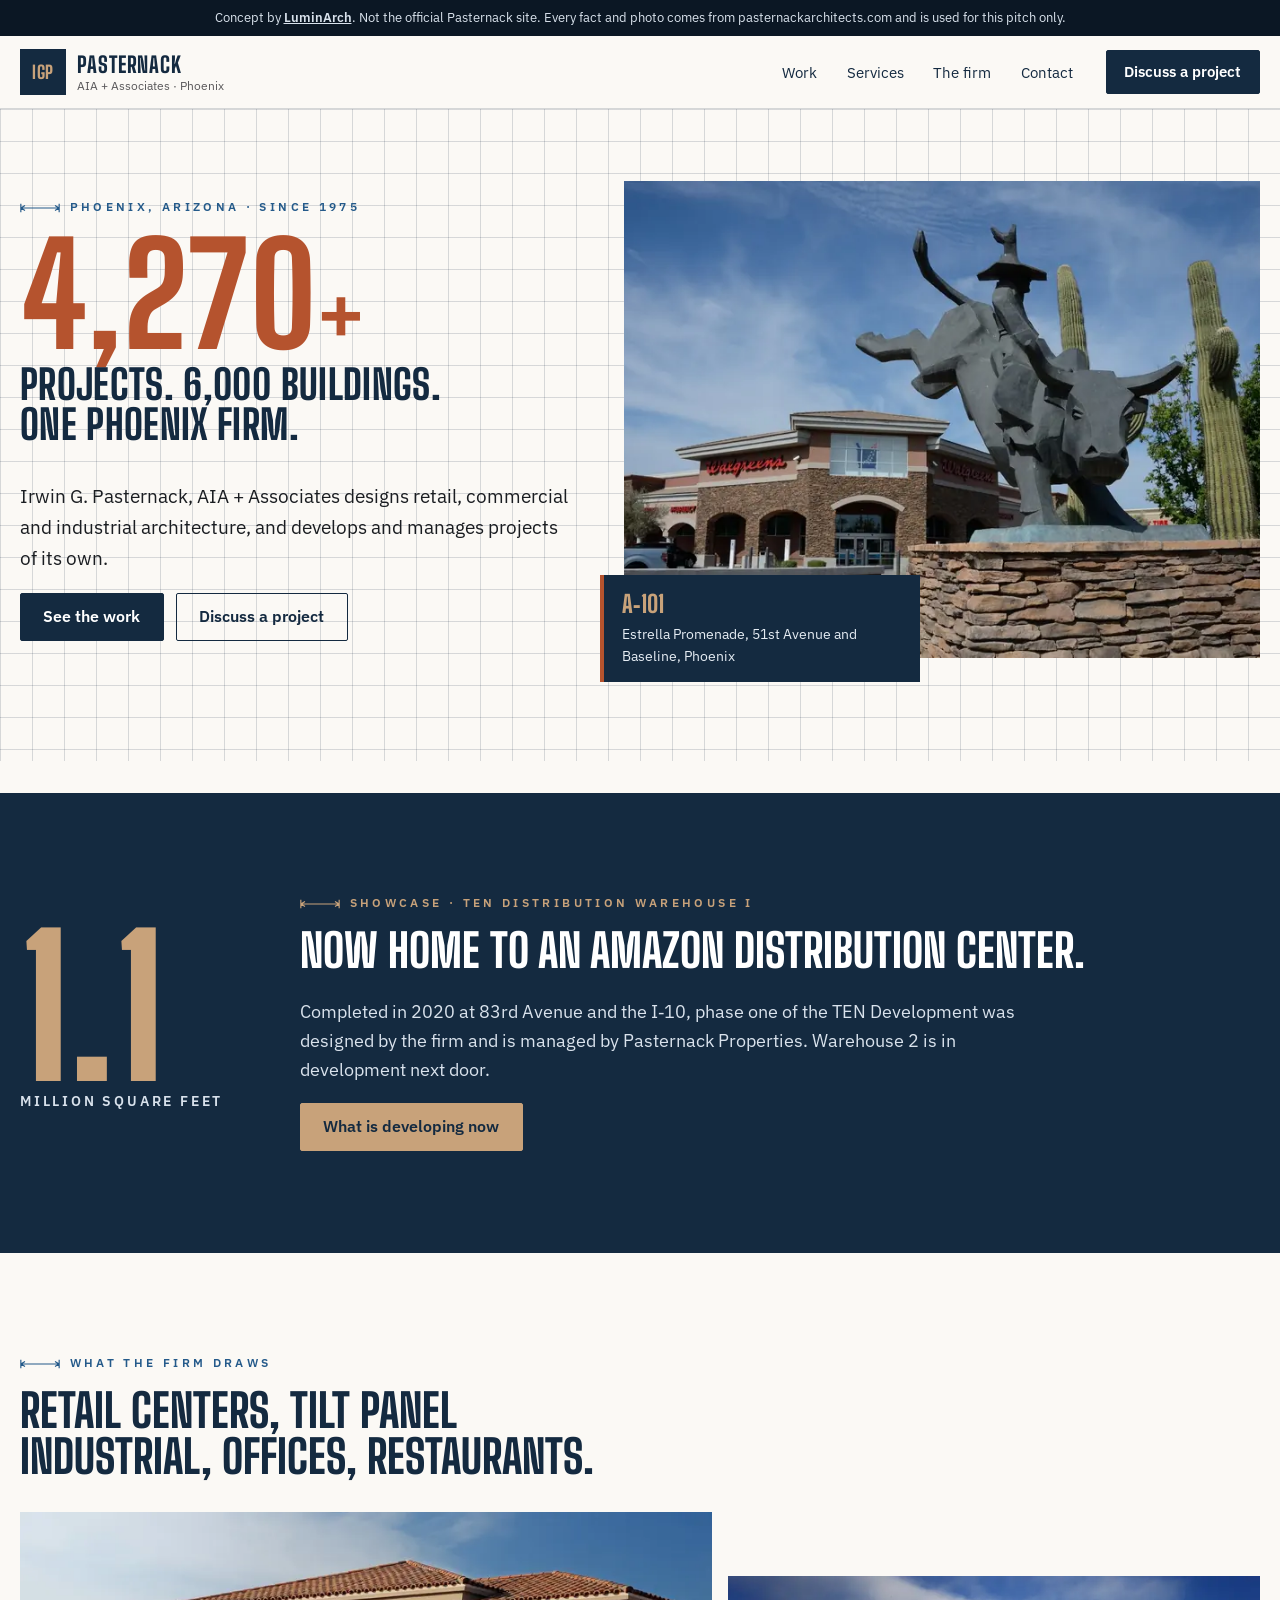
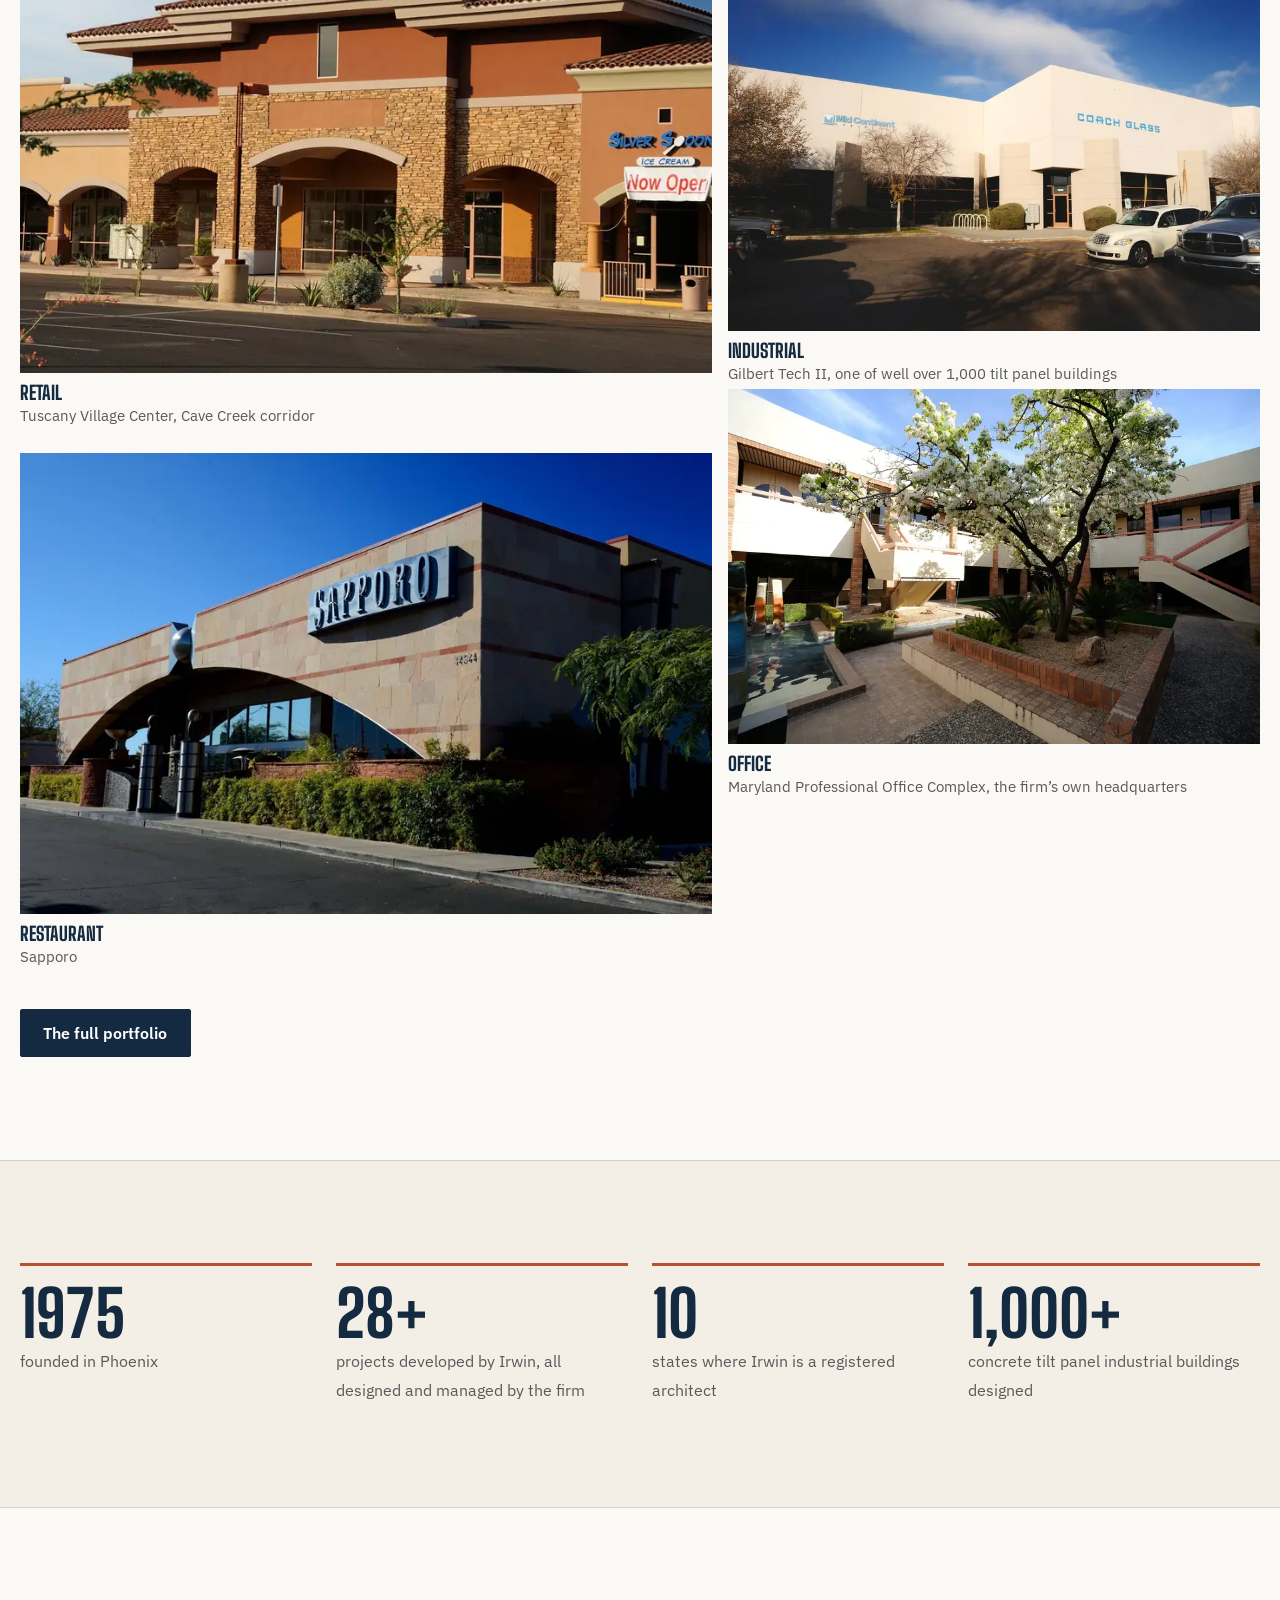
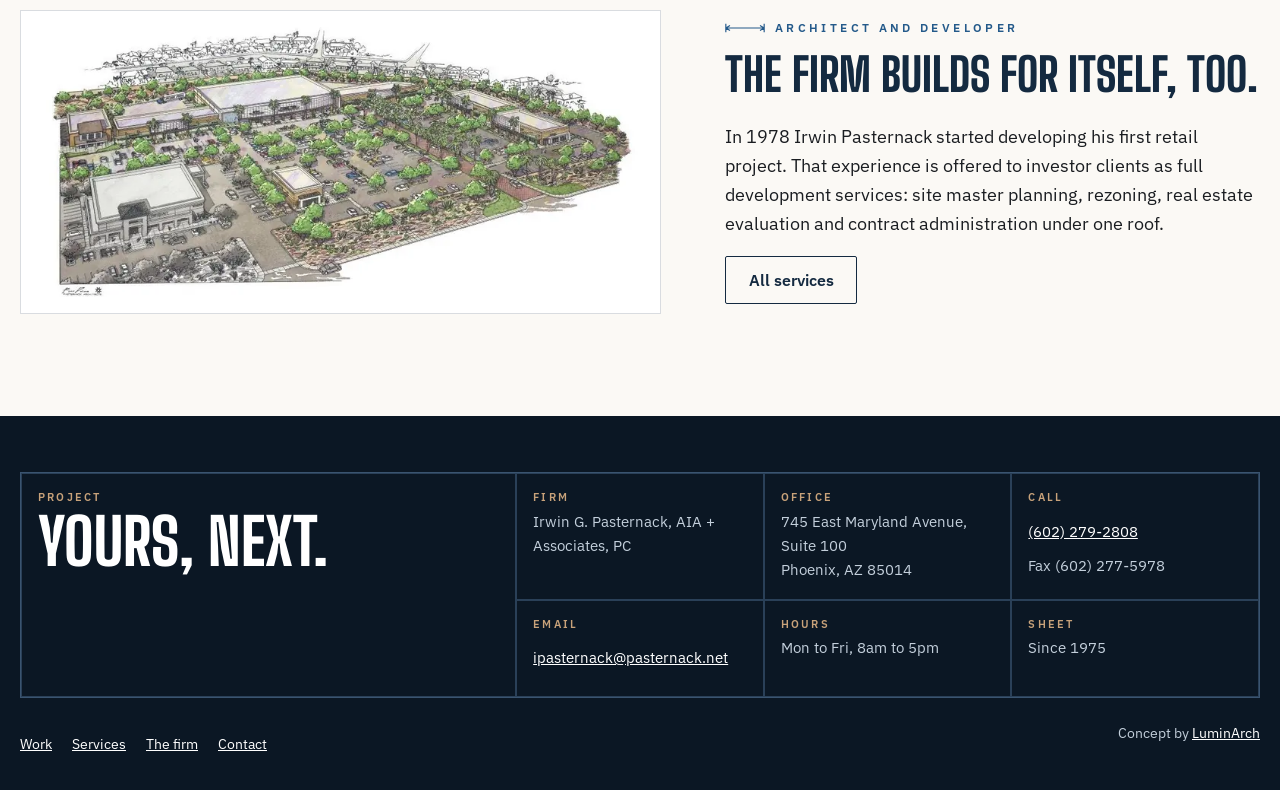
==== index.html @ f6b4540d "Concept site by LuminArch: static build, facts log, design DNA, research" ====
<!doctype html><html lang="en" class="no-js"><head><meta charset="utf-8"><meta name="viewport" content="width=device-width,initial-scale=1">
<title>Irwin G. Pasternack, AIA + Associates | Phoenix Architects</title><meta name="description" content="Phoenix architecture and planning firm since 1975: over 4,270 retail, commercial and industrial projects, plus full development services. Call (602) 279 2808."><link rel="canonical" href="https://pasternack-architects-demo.vercel.app/">
<meta property="og:type" content="website"><meta property="og:site_name" content="Irwin G. Pasternack, AIA + Associates (concept)"><meta property="og:title" content="Irwin G. Pasternack, AIA + Associates | Phoenix Architects"><meta property="og:description" content="Phoenix architecture and planning firm since 1975: over 4,270 retail, commercial and industrial projects, plus full development services. Call (602) 279 2808."><meta property="og:url" content="https://pasternack-architects-demo.vercel.app/"><meta property="og:image" content="https://pasternack-architects-demo.vercel.app/og.png">
<meta name="twitter:card" content="summary_large_image"><meta name="twitter:title" content="Irwin G. Pasternack, AIA + Associates | Phoenix Architects"><meta name="twitter:description" content="Phoenix architecture and planning firm since 1975: over 4,270 retail, commercial and industrial projects, plus full development services. Call (602) 279 2808."><meta name="twitter:image" content="https://pasternack-architects-demo.vercel.app/og.png">
<meta name="robots" content="noindex, nofollow"><!-- concept demo, not for indexing -->
<meta name="theme-color" content="#142a40">
<link rel="preload" as="font" type="font/woff2" href="fonts/big-shoulders-display-normal-800-latin.woff2" crossorigin><link rel="preload" as="font" type="font/woff2" href="fonts/ibm-plex-sans-normal-400-latin.woff2" crossorigin>
<link rel="stylesheet" href="css/design-system.css"><link rel="stylesheet" href="css/components.css"><link rel="stylesheet" href="css/pages.css">
<link rel="icon" href="data:image/svg+xml,%3Csvg xmlns='http://www.w3.org/2000/svg' viewBox='0 0 32 32'%3E%3Crect width='32' height='32' fill='%23142a40'/%3E%3Ctext x='16' y='23' font-family='Impact' font-size='17' text-anchor='middle' fill='%23c8a27a'%3EIGP%3C/text%3E%3C/svg%3E">
<script>document.documentElement.classList.replace('no-js','js-ready')</script><script type="application/ld+json">{"@context": "https://schema.org", "@type": "ProfessionalService", "additionalType": "https://en.wikipedia.org/wiki/Architecture_firm", "name": "Irwin G. Pasternack, AIA + Associates, PC", "url": "https://pasternack-architects-demo.vercel.app/", "telephone": "+1-602-279-2808", "faxNumber": "+1-602-277-5978", "email": "ipasternack@pasternack.net", "foundingDate": "1975", "founder": {"@type": "Person", "name": "Irwin G. Pasternack", "jobTitle": "President, Architect"}, "address": {"@type": "PostalAddress", "streetAddress": "745 East Maryland Avenue, Suite 100", "addressLocality": "Phoenix", "addressRegion": "AZ", "postalCode": "85014", "addressCountry": "US"}, "openingHours": "Mo-Fr 08:00-17:00", "areaServed": ["Arizona", "California", "Colorado", "Iowa", "Montana", "Nevada", "New Mexico", "Oklahoma", "Texas", "Wyoming"], "image": "https://pasternack-architects-demo.vercel.app/img/bull-sculpture.webp"}</script><script type="application/ld+json">{"@context": "https://schema.org", "@type": "BreadcrumbList", "itemListElement": [{"@type": "ListItem", "position": 1, "name": "Home", "item": "https://pasternack-architects-demo.vercel.app/"}]}</script></head><body class="pg-index">
<a class="skip" href="#main">Skip to content</a>
<div class="demo-bar">Concept by <a href="https://luminarch.pro">LuminArch</a>. Not the official Pasternack site. Every fact and photo comes from pasternackarchitects.com and is used for this pitch only.</div>
<header class="top"><div class="wrap nav"><a class="mark" href="index.html" aria-label="Irwin G. Pasternack, AIA + Associates home"><span class="igp" aria-hidden="true">IGP</span><span class="mk-t"><b>Pasternack</b><small>AIA + Associates &middot; Phoenix</small></span></a>
<button class="menu-btn" aria-expanded="false" aria-controls="menu">Menu</button><ul id="menu"><li><a href="work.html">Work</a></li><li><a href="services.html">Services</a></li><li><a href="firm.html">The firm</a></li><li><a href="contact.html">Contact</a></li></ul><a class="btn" href="contact.html">Discuss a project</a></div></header><main id="main">
<section class="hero"><div class="wrap hero-grid">
 <div class="hero-copy rv"><p class="kicker"><svg class="dim" viewBox="0 0 48 12" aria-hidden="true"><path d="M1 1v10M47 1v10M1 6h46M1 6l5-3M1 6l5 3M47 6l-5-3M47 6l-5 3"/></svg> Phoenix, Arizona &middot; Since 1975</p>
 <h1><span class="count" data-count="4270">4,270</span><span class="plus">+</span> <span class="h1-t">projects. 6,000 buildings. One Phoenix firm.</span></h1>
 <p class="lede">Irwin G. Pasternack, AIA + Associates designs retail, commercial and industrial architecture, and develops and manages projects of its own.</p>
 <div class="cta"><a class="btn" href="work.html">See the work</a><a class="btn btn--plain" href="contact.html">Discuss a project</a></div></div>
 <figure class="hero-fig rv"><img src="img/bull-sculpture.webp" srcset="img/bull-sculpture-800.webp 800w, img/bull-sculpture.webp 1600w" sizes="(max-width:900px) 100vw, 55vw" alt="Estrella Promenade in Phoenix with the Ed Mell bull and rider sculpture in front" width="1500" height="998" fetchpriority="high">
 <figcaption class="sheet-tag"><span>A&#8209;101</span>Estrella Promenade, 51st Avenue and Baseline, Phoenix</figcaption></figure>
</div></section>

<section class="ten"><div class="wrap ten-grid">
 <div class="ten-num rv"><b>1.1</b><span>million square feet</span></div>
 <div class="rv"><p class="kicker" style="color:var(--sand)"><svg class="dim" viewBox="0 0 48 12" aria-hidden="true"><path d="M1 1v10M47 1v10M1 6h46M1 6l5-3M1 6l5 3M47 6l-5-3M47 6l-5 3"/></svg> Showcase &middot; TEN Distribution Warehouse I</p><h2>Now home to an Amazon distribution center.</h2>
 <p>Completed in 2020 at 83rd Avenue and the I&#8209;10, phase one of the TEN Development was designed by the firm and is managed by Pasternack Properties. Warehouse 2 is in development next door.</p><a class="btn light" href="work.html#developing">What is developing now</a></div>
</div></section>

<section class="disciplines"><div class="wrap">
 <div class="dc-head rv"><p class="kicker"><svg class="dim" viewBox="0 0 48 12" aria-hidden="true"><path d="M1 1v10M47 1v10M1 6h46M1 6l5-3M1 6l5 3M47 6l-5-3M47 6l-5 3"/></svg> What the firm draws</p><h2>Retail centers, tilt panel industrial, offices, restaurants.</h2></div>
 <div class="dc-grid">
  <figure class="d1 rv"><img src="img/retail-tower.webp" srcset="img/retail-tower-800.webp 800w, img/retail-tower.webp 1600w" sizes="(max-width:900px) 100vw, 45vw" alt="Tuscany Village Center retail buildings on Cave Creek Road" width="1500" height="995" loading="lazy" decoding="async"><figcaption><b>Retail</b>Tuscany Village Center, Cave Creek corridor</figcaption></figure>
  <figure class="d2 rv"><img src="img/industrial.webp" srcset="img/industrial-800.webp 800w, img/industrial.webp 1600w" sizes="(max-width:900px) 100vw, 30vw" alt="Gilbert Tech II concrete tilt panel industrial building" width="1500" height="998" loading="lazy" decoding="async"><figcaption><b>Industrial</b>Gilbert Tech II, one of well over 1,000 tilt panel buildings</figcaption></figure>
  <figure class="d3 rv"><img src="img/arch-facade.webp" srcset="img/arch-facade-800.webp 800w, img/arch-facade.webp 1600w" sizes="(max-width:900px) 100vw, 30vw" alt="Sapporo restaurant with sloped roofs and stone accents" width="1500" height="998" loading="lazy" decoding="async"><figcaption><b>Restaurant</b>Sapporo</figcaption></figure>
  <figure class="d4 rv"><img src="img/office-courtyard.webp" srcset="img/office-courtyard-800.webp 800w, img/office-courtyard.webp 1600w" sizes="(max-width:900px) 100vw, 45vw" alt="Maryland Professional Office Complex garden courtyard" width="1500" height="998" loading="lazy" decoding="async"><figcaption><b>Office</b>Maryland Professional Office Complex, the firm&rsquo;s own headquarters</figcaption></figure>
 </div><a class="btn" href="work.html">The full portfolio</a>
</div></section>

<section class="stats"><div class="wrap st-grid"><div class="stat rv"><b>1975</b><span>founded in Phoenix</span></div><div class="stat rv"><b>28+</b><span>projects developed by Irwin, all designed and managed by the firm</span></div><div class="stat rv"><b>10</b><span>states where Irwin is a registered architect</span></div><div class="stat rv"><b>1,000+</b><span>concrete tilt panel industrial buildings designed</span></div></div></section>

<section class="develop"><div class="wrap dv-grid">
 <figure class="rv"><img src="img/rendering-silver-springs.webp" srcset="img/rendering-silver-springs-800.webp 800w, img/rendering-silver-springs.webp 1600w" sizes="(max-width:900px) 100vw, 55vw" alt="Rendering of the Silver Springs shopping center renovation by Ryan Dolinar" width="1000" height="444" loading="lazy" decoding="async"></figure>
 <div class="rv"><p class="kicker"><svg class="dim" viewBox="0 0 48 12" aria-hidden="true"><path d="M1 1v10M47 1v10M1 6h46M1 6l5-3M1 6l5 3M47 6l-5-3M47 6l-5 3"/></svg> Architect and developer</p><h2>The firm builds for itself, too.</h2><p>In 1978 Irwin Pasternack started developing his first retail project. That experience is offered to investor clients as full development services: site master planning, rezoning, real estate evaluation and contract administration under one roof.</p><a class="btn btn--plain" href="services.html">All services</a></div>
</div></section></main><footer class="foot"><div class="wrap">
<div class="titleblock"><div class="tb-cell big"><span>Project</span><b>Yours, next.</b></div><div class="tb-cell"><span>Firm</span>Irwin G. Pasternack, AIA + Associates, PC</div><div class="tb-cell"><span>Office</span>745 East Maryland Avenue, Suite 100<br>Phoenix, AZ 85014</div><div class="tb-cell"><span>Call</span><a href="tel:+16022792808">(602) 279&#8209;2808</a><br>Fax (602) 277&#8209;5978</div><div class="tb-cell"><span>Email</span><a href="mailto:ipasternack@pasternack.net">ipasternack@pasternack.net</a></div><div class="tb-cell"><span>Hours</span>Mon to Fri, 8am to 5pm</div><div class="tb-cell"><span>Sheet</span>Since 1975</div></div>
<div class="foot-row"><nav aria-label="Footer"><a href="work.html">Work</a><a href="services.html">Services</a><a href="firm.html">The firm</a><a href="contact.html">Contact</a></nav><span>Concept by <a href="https://luminarch.pro">LuminArch</a></span></div></div></footer><script src="js/main.js" defer></script></body></html>
---- css/design-system.css ----
/* Pasternack concept tokens. Sky and sandstone from the firm's retail center photography, blueprint navy for the drafting sheet, terracotta from the tiled roofs. */
:root{
 --blueprint:#142a40; --blueprint-2:#1d3a57; --sky:#3d7fb8; --sky-dk:#245a8a; --sand:#c8a27a; --sand-dk:#8e6a42; --caliche:#f4efe6; --paper:#fbf9f5; --terra:#b5532e; --saguaro:#4f6b4a; --ink:#1a1d21; --muted:#59585a;
 --page:var(--paper); --head:var(--blueprint); --accent:var(--terra); --kick:var(--sky-dk); --link:var(--sky-dk);
 --line:rgba(20,42,64,.16); --line-strong:#8a8f96; --focus:var(--terra);
 --nav-bg:rgba(251,249,245,.94); --nav-fg:var(--blueprint);
 --btn-bg:var(--blueprint); --btn-fg:#fff; --btn-plain:var(--blueprint);
 --bar-bg:#0b1724; --bar-fg:#d9e2ec; --ph:var(--sand-dk); --ph-bg:rgba(200,162,122,.14);
 --display:'Big Shoulders Display',Impact,sans-serif; --body:'IBM Plex Sans',system-ui,sans-serif; --radius:2px; --max:1280px;
}
@font-face {
  font-family: 'Big Shoulders Display';
  font-style: normal;
  font-weight: 600;
  font-display: swap;
  src: url(../fonts/big-shoulders-display-normal-600-latin.woff2) format('woff2');
  unicode-range: U+0000-00FF, U+0131, U+0152-0153, U+02BB-02BC, U+02C6, U+02DA, U+02DC, U+0304, U+0308, U+0329, U+2000-206F, U+20AC, U+2122, U+2191, U+2193, U+2212, U+2215, U+FEFF, U+FFFD;
}
@font-face {
  font-family: 'Big Shoulders Display';
  font-style: normal;
  font-weight: 800;
  font-display: swap;
  src: url(../fonts/big-shoulders-display-normal-800-latin.woff2) format('woff2');
  unicode-range: U+0000-00FF, U+0131, U+0152-0153, U+02BB-02BC, U+02C6, U+02DA, U+02DC, U+0304, U+0308, U+0329, U+2000-206F, U+20AC, U+2122, U+2191, U+2193, U+2212, U+2215, U+FEFF, U+FFFD;
}
@font-face {
  font-family: 'IBM Plex Sans';
  font-style: italic;
  font-weight: 400;
  font-stretch: 100%;
  font-display: swap;
  src: url(../fonts/ibm-plex-sans-italic-400-latin.woff2) format('woff2');
  unicode-range: U+0000-00FF, U+0131, U+0152-0153, U+02BB-02BC, U+02C6, U+02DA, U+02DC, U+0304, U+0308, U+0329, U+2000-206F, U+20AC, U+2122, U+2191, U+2193, U+2212, U+2215, U+FEFF, U+FFFD;
}
@font-face {
  font-family: 'IBM Plex Sans';
  font-style: normal;
  font-weight: 400;
  font-stretch: 100%;
  font-display: swap;
  src: url(../fonts/ibm-plex-sans-normal-400-latin.woff2) format('woff2');
  unicode-range: U+0000-00FF, U+0131, U+0152-0153, U+02BB-02BC, U+02C6, U+02DA, U+02DC, U+0304, U+0308, U+0329, U+2000-206F, U+20AC, U+2122, U+2191, U+2193, U+2212, U+2215, U+FEFF, U+FFFD;
}
@font-face {
  font-family: 'IBM Plex Sans';
  font-style: normal;
  font-weight: 600;
  font-stretch: 100%;
  font-display: swap;
  src: url(../fonts/ibm-plex-sans-normal-600-latin.woff2) format('woff2');
  unicode-range: U+0000-00FF, U+0131, U+0152-0153, U+02BB-02BC, U+02C6, U+02DA, U+02DC, U+0304, U+0308, U+0329, U+2000-206F, U+20AC, U+2122, U+2191, U+2193, U+2212, U+2215, U+FEFF, U+FFFD;
}
---- css/components.css ----
/* Shared mechanics. Colors and type come from design-system.css tokens. */
*,*::before,*::after{box-sizing:border-box}
html{-webkit-text-size-adjust:100%;scroll-behavior:smooth}
@media (prefers-reduced-motion:reduce){html{scroll-behavior:auto}*{animation:none!important;transition:none!important}}
body{margin:0;background:var(--page);color:var(--ink);font:400 var(--fs-body,18px)/1.62 var(--body);text-rendering:optimizeLegibility;overflow-x:hidden}
img{max-width:100%;height:auto;display:block}
a{color:var(--link)}
h1,h2,h3,h4{font-family:var(--display);line-height:1.08;margin:0 0 .5em;text-wrap:balance;color:var(--head,inherit)}
p{margin:0 0 1em;max-width:68ch}
.wrap{width:min(100% - 2.5rem,var(--max,1240px));margin-inline:auto}
@media (max-width:420px){.wrap{width:calc(100% - 2rem)}}
:focus-visible{outline:3px solid var(--focus);outline-offset:3px;border-radius:2px}
.skip{position:absolute;left:-999px;top:0;background:var(--ink);color:#fff;padding:.7rem 1rem;z-index:99}.skip:focus{left:1rem}
.demo-bar{background:var(--bar-bg,#111);color:var(--bar-fg,#eee);font:500 13px/1.45 var(--body);padding:.55rem 1.25rem;text-align:center}
.demo-bar a{color:inherit;font-weight:700}
.kicker{font:600 12px/1.4 var(--body);letter-spacing:.28em;text-transform:uppercase;color:var(--kick,var(--accent));margin:0 0 1rem;display:flex;align-items:center;gap:.6rem;flex-wrap:wrap}
.top{position:sticky;top:0;z-index:40;background:var(--nav-bg);backdrop-filter:saturate(1.2) blur(10px);-webkit-backdrop-filter:saturate(1.2) blur(10px);border-bottom:1px solid var(--line)}
.nav{display:flex;align-items:center;gap:1.25rem;min-height:72px}
.nav .mark{margin-right:auto;display:flex;align-items:center;gap:.7rem;text-decoration:none;color:var(--nav-fg);min-height:44px}
#menu{list-style:none;display:flex;gap:.25rem;margin:0;padding:0}
#menu a{display:flex;align-items:center;min-height:44px;padding:0 .8rem;text-decoration:none;color:var(--nav-fg);font:500 15px var(--body);border-radius:4px}
#menu a:hover,#menu a[aria-current]{color:var(--accent-ink,var(--accent))}
#menu a[aria-current]{text-decoration:underline;text-underline-offset:6px;text-decoration-thickness:2px}
.menu-btn{display:none;min-height:44px;min-width:64px;padding:0 1rem;border:1.5px solid currentColor;background:transparent;color:var(--nav-fg);font:600 15px var(--body);border-radius:999px;cursor:pointer}
.btn{display:inline-flex;align-items:center;justify-content:center;gap:.5rem;min-height:48px;padding:.75rem 1.4rem;border-radius:var(--radius,4px);background:var(--btn-bg);color:var(--btn-fg);text-decoration:none;font:600 16px/1.2 var(--body);border:1.5px solid var(--btn-bg);cursor:pointer;transition:transform .2s,background .2s,color .2s}
.btn:hover{transform:translateY(-2px)}
.btn--plain{background:transparent;color:var(--btn-plain,var(--ink));border-color:currentColor}
.top .btn{min-height:44px;padding:.55rem 1.1rem;font-size:15px}
@media (max-width:900px){
 .menu-btn{display:inline-flex;align-items:center;justify-content:center}
 #menu{display:none;position:absolute;left:0;right:0;top:100%;flex-direction:column;background:var(--menu-bg,var(--page));padding:.5rem 1.25rem 1.25rem;border-bottom:1px solid var(--line);box-shadow:0 18px 30px -20px rgba(0,0,0,.4)}
 #menu.open{display:flex}
 #menu a{font-size:18px;color:var(--menu-fg,var(--ink));border-bottom:1px solid var(--line)}
 .nav{position:relative}
}
@media (max-width:520px){.top .btn{display:none}.nav{gap:.6rem}}
.rv{opacity:1}
.js-ready .rv{opacity:0;transform:translateY(22px);transition:opacity .8s cubic-bezier(.22,1,.36,1),transform .8s cubic-bezier(.22,1,.36,1)}
.js-ready .rv.in{opacity:1;transform:none}
@media (prefers-reduced-motion:reduce){.js-ready .rv{opacity:1;transform:none}}
.ph{border:1.5px dashed var(--ph,#b08a3e);background:var(--ph-bg,rgba(176,138,62,.08));padding:1rem 1.2rem;border-radius:6px;font-size:16px}
.ph b{font-family:var(--body);letter-spacing:.06em;text-transform:uppercase;font-size:12px;display:block;margin-bottom:.25rem}
.note{font-size:15px;color:var(--muted)}
form .fld{display:flex;flex-direction:column;gap:.35rem;margin-bottom:1rem}
form label{font:600 14px var(--body);letter-spacing:.02em}
form input,form select,form textarea{font:400 16px/1.4 var(--body);padding:.8rem .9rem;border:1.5px solid var(--line-strong,#999);border-radius:var(--radius,4px);background:var(--field,#fff);color:var(--ink);min-height:48px;width:100%}
form textarea{min-height:120px}
.formmsg{min-height:1.5em;font-weight:600}
.sr{position:absolute;width:1px;height:1px;overflow:hidden;clip:rect(0 0 0 0);white-space:nowrap}
.nowrap{white-space:nowrap}
---- css/pages.css ----
/* Pasternack layouts. Hero: asymmetric counter and photo. Signature: the dimension line and drawing sheet numbers. */
.dim{width:40px;height:12px;fill:none;stroke:currentColor;stroke-width:1.4;flex:none}
.igp{display:grid;place-items:center;width:46px;height:46px;background:var(--blueprint);color:var(--sand);font:800 18px var(--display);letter-spacing:.04em}
.mk-t{display:flex;flex-direction:column;line-height:1.05}.mk-t b{font:800 22px var(--display);letter-spacing:.04em;text-transform:uppercase}.mk-t small{font:500 12px var(--body);color:var(--muted)}
h1{font-size:clamp(2.4rem,5.4vw,4.6rem);font-weight:800;text-transform:uppercase;letter-spacing:.005em;line-height:.98}
h2{font-size:clamp(1.9rem,3.6vw,3rem);font-weight:800;text-transform:uppercase;line-height:1}
.lede{font-size:clamp(1.05rem,1.5vw,1.2rem)}
section{padding:clamp(3.5rem,8vw,6.5rem) 0}
.cta{display:flex;flex-wrap:wrap;gap:.75rem}
.btn.light{background:var(--sand);color:var(--blueprint);border-color:var(--sand)}
.hero{background:linear-gradient(var(--line) 1px,transparent 1px) 0 0/32px 32px,linear-gradient(90deg,var(--line) 1px,transparent 1px) 0 0/32px 32px,var(--paper);padding-top:clamp(2.5rem,6vw,4.5rem)}
.hero-grid{display:grid;grid-template-columns:1fr 1.15fr;gap:clamp(2rem,4vw,3.5rem);align-items:center}
.hero h1 .count{font-size:clamp(4.5rem,11vw,9.5rem);color:var(--terra);display:inline-block;line-height:.9}
.hero h1 .plus{font-size:clamp(3rem,7vw,6rem);color:var(--terra)}
.hero h1 .h1-t{display:block;font-size:clamp(1.7rem,3.2vw,2.7rem);margin-top:.4rem}
.hero-fig{margin:0 calc(-1 * max(0px,(100vw - var(--max)) / 2)) 0 0;position:relative}
.hero-fig img{width:100%;aspect-ratio:4/3;object-fit:cover}
.sheet-tag{position:absolute;left:-1.5rem;bottom:-1.5rem;background:var(--blueprint);color:#e5ecf3;padding:.9rem 1.1rem;max-width:320px;font-size:14px;display:grid;gap:.2rem;border-left:4px solid var(--terra)}
.sheet-tag span{font:800 1.5rem var(--display);color:var(--sand)}
@media (max-width:900px){.hero-grid{grid-template-columns:1fr}.hero-fig{margin:0}.sheet-tag{left:.75rem;bottom:-1.25rem}}
.ten{background:var(--blueprint);color:#d9e2ec;--head:#fff;margin-top:2rem}
.ten-grid{display:grid;grid-template-columns:auto 1fr;gap:clamp(2rem,6vw,5rem);align-items:center}
.ten-num b{display:block;font:800 clamp(6rem,16vw,12rem)/.8 var(--display);color:var(--sand)}
.ten-num span{font:600 14px var(--body);letter-spacing:.2em;text-transform:uppercase}
@media (max-width:800px){.ten-grid{grid-template-columns:1fr}}
.dc-head{max-width:760px;margin-bottom:2rem}
.dc-grid{display:grid;grid-template-columns:1.3fr 1fr;gap:1rem;margin-bottom:2rem}
.dc-grid figure{margin:0;position:relative}.dc-grid img{width:100%;height:auto;object-fit:cover;aspect-ratio:3/2}
.dc-grid figcaption{font-size:15px;padding:.5rem 0;color:var(--muted)}.dc-grid figcaption b{display:block;font:800 1.2rem var(--display);text-transform:uppercase;color:var(--blueprint)}
.dc-grid .d2{margin-top:4rem}.dc-grid .d4{margin-top:-4rem}
@media (max-width:800px){.dc-grid{grid-template-columns:1fr}.dc-grid .d2,.dc-grid .d4{margin-top:0}}
.stats{background:var(--caliche);border-block:1px solid var(--line)}
.st-grid{display:grid;grid-template-columns:repeat(4,1fr);gap:1.5rem}
.stat{border-top:3px solid var(--terra);padding-top:1rem}.stat b{display:block;font:800 clamp(2.8rem,5vw,4rem)/1 var(--display);color:var(--blueprint)}.stat span{font-size:16px;color:var(--muted)}
@media (max-width:800px){.st-grid{grid-template-columns:1fr 1fr}}
.dv-grid{display:grid;grid-template-columns:1.2fr 1fr;gap:clamp(2rem,5vw,4rem);align-items:center}
.dv-grid figure{margin:0;background:#fff;padding:1rem;border:1px solid var(--line)}
@media (max-width:800px){.dv-grid{grid-template-columns:1fr}}
.page-head{background:linear-gradient(var(--line) 1px,transparent 1px) 0 0/32px 32px,linear-gradient(90deg,var(--line) 1px,transparent 1px) 0 0/32px 32px,var(--paper);padding:clamp(3rem,7vw,5rem) 0}
.page-head h1{max-width:20ch}
.wk{display:grid;grid-template-columns:1.2fr 1fr;gap:clamp(1.5rem,4vw,3rem);align-items:center;padding:2rem 0;border-top:1px solid var(--line)}
.wk:nth-child(even){grid-template-columns:1fr 1.2fr}.wk:nth-child(even) figure{order:2}
.wk figure{margin:0}.wk img{width:100%;aspect-ratio:3/2;object-fit:cover}
.sheet{font:800 1.1rem var(--display);color:var(--terra);letter-spacing:.06em}
.loc{font:600 13px var(--body);letter-spacing:.18em;text-transform:uppercase;color:var(--muted)}
@media (max-width:800px){.wk,.wk:nth-child(even){grid-template-columns:1fr}.wk:nth-child(even) figure{order:0}}
.other{margin-top:2rem;background:var(--caliche);padding:2rem}
.other ul{list-style:none;padding:0;margin:0;display:grid;gap:.75rem}.other li{display:flex;gap:.8rem;align-items:baseline}.other .dim{color:var(--terra)}
.developing{background:var(--blueprint);color:#d9e2ec;--head:#fff}
.dev-grid{display:grid;grid-template-columns:1fr 1fr;gap:1.25rem;margin:1.5rem 0}
.dev-grid figure{margin:0}.dev-grid img{background:#fff;padding:.75rem}.dev-grid figcaption{font-size:15px;padding-top:.5rem}.dev-grid b{display:block;color:#fff}
.dev-list{list-style:none;padding:0;margin:0;display:grid;grid-template-columns:1fr 1fr;gap:1rem}.dev-list li{border:1px solid rgba(255,255,255,.25);padding:1rem}.dev-list b{display:block;font:800 1.3rem var(--display);text-transform:uppercase;color:var(--sand)}
@media (max-width:700px){.dev-grid,.dev-list{grid-template-columns:1fr}}
.sv-grid{display:grid;grid-template-columns:1fr 1fr;gap:3rem}
.sv-list{margin:0;padding:0;list-style:none;counter-reset:s}
.sv-list li{counter-increment:s;display:grid;grid-template-columns:3.2rem 1fr;padding:.8rem 0;border-bottom:1px solid var(--line)}
.sv-list li::before{content:"A" counter(s,decimal-leading-zero);font:800 1rem var(--display);color:var(--terra);padding-top:.15rem}
.sv-list.alt li::before{content:"S" counter(s,decimal-leading-zero);color:var(--sky-dk)}
@media (max-width:800px){.sv-grid{grid-template-columns:1fr}}
.pm{background:var(--blueprint);color:#d9e2ec;--head:#fff}.pm-grid{display:grid;grid-template-columns:1fr 1fr;gap:2rem;align-items:end}
@media (max-width:800px){.pm-grid{grid-template-columns:1fr}}
.ir-grid{display:grid;grid-template-columns:.6fr 1.4fr;gap:3rem;align-items:start}
.ph-portrait{aspect-ratio:4/5;border:1.5px dashed var(--sand-dk);display:grid;place-items:center;text-align:center;color:var(--sand-dk);background:var(--caliche);max-width:320px;width:100%}
.irwin details{margin-top:1rem;border-top:1px solid var(--line)}.irwin summary{cursor:pointer;font-weight:600;min-height:44px;display:flex;align-items:center}
@media (max-width:800px){.ir-grid{grid-template-columns:1fr}.ph-portrait{max-width:240px}}
.team{background:var(--caliche)}
.tm{list-style:none;padding:0;margin:0 0 2rem;display:grid;grid-template-columns:repeat(auto-fill,minmax(min(100%,260px),1fr));gap:0}
.tm li{padding:1.2rem 1rem 1.2rem 0;border-top:1px solid var(--line);display:flex;flex-direction:column}.tm b{font:800 1.3rem var(--display);text-transform:uppercase;color:var(--blueprint)}.tm span{font-size:16px;color:var(--muted)}
.memoriam{max-width:760px;border-left:3px solid var(--sand-dk);padding-left:1.25rem}
.ct-grid{display:grid;grid-template-columns:1.2fr 1fr;gap:clamp(2rem,5vw,4rem);align-items:start}
.ct-side figure{margin:0 0 1rem}.ct-side address{font-style:normal;margin-bottom:.75rem}
@media (max-width:800px){.ct-grid{grid-template-columns:1fr}}
.foot{background:#0b1724;color:#c3cfdb;padding:3.5rem 0 1.5rem}
.foot a{color:#fff}
.titleblock{display:grid;grid-template-columns:2fr repeat(3,1fr);border:1.5px solid #3a5470}
.tb-cell{padding:1rem;border:1px solid #2a4058;font-size:15px}.tb-cell span{display:block;font:600 11px var(--body);letter-spacing:.2em;text-transform:uppercase;color:var(--sand);margin-bottom:.35rem}
.tb-cell.big{grid-row:span 2}.tb-cell.big b{font:800 clamp(2.4rem,5vw,4rem)/1 var(--display);text-transform:uppercase;color:#fff}
.tb-cell a{display:inline-flex;min-height:44px;align-items:center}
@media (max-width:900px){.titleblock{grid-template-columns:1fr 1fr}.tb-cell.big{grid-column:1/-1;grid-row:auto}}
@media (max-width:480px){.titleblock{grid-template-columns:1fr}}
.foot-row{display:flex;justify-content:space-between;flex-wrap:wrap;gap:1rem;margin-top:1.5rem;font-size:14px}
.foot-row nav{display:flex;flex-wrap:wrap;gap:0 1.25rem}.foot-row nav a{display:inline-flex;min-height:44px;align-items:center}
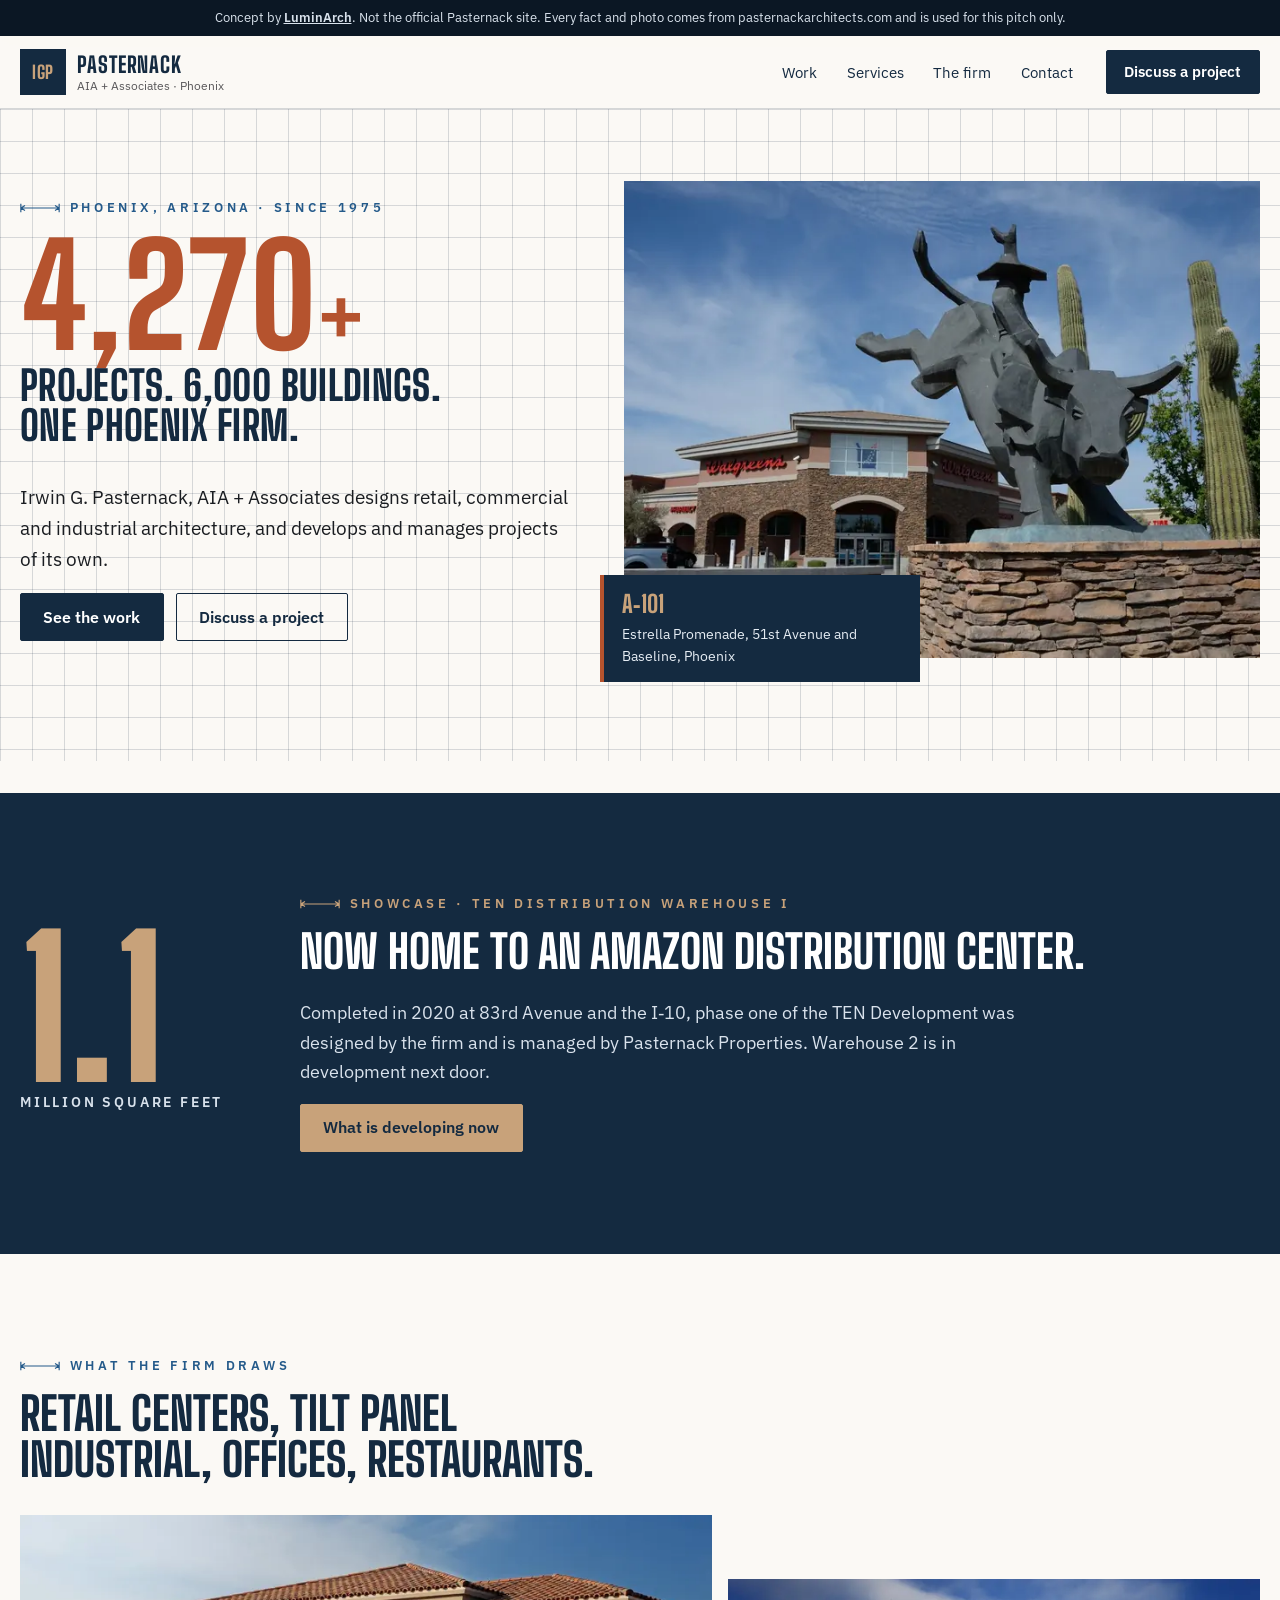
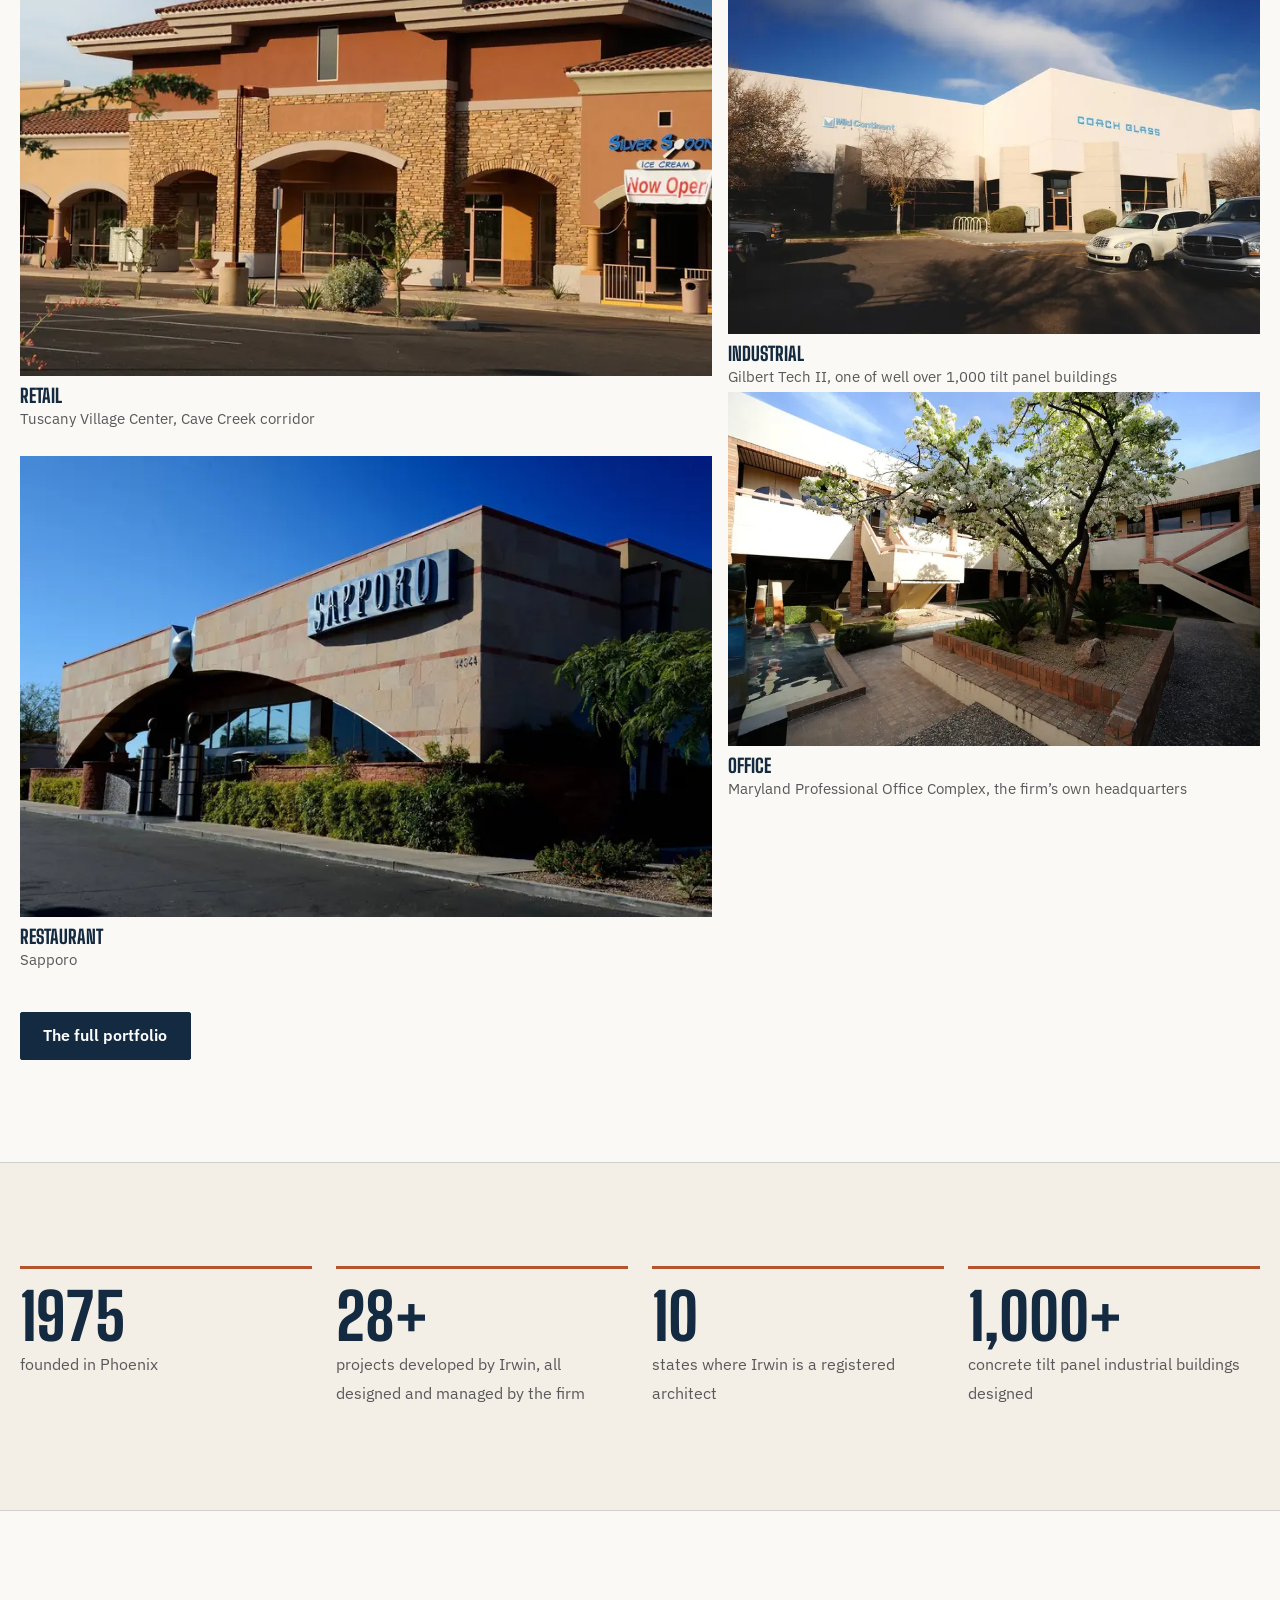
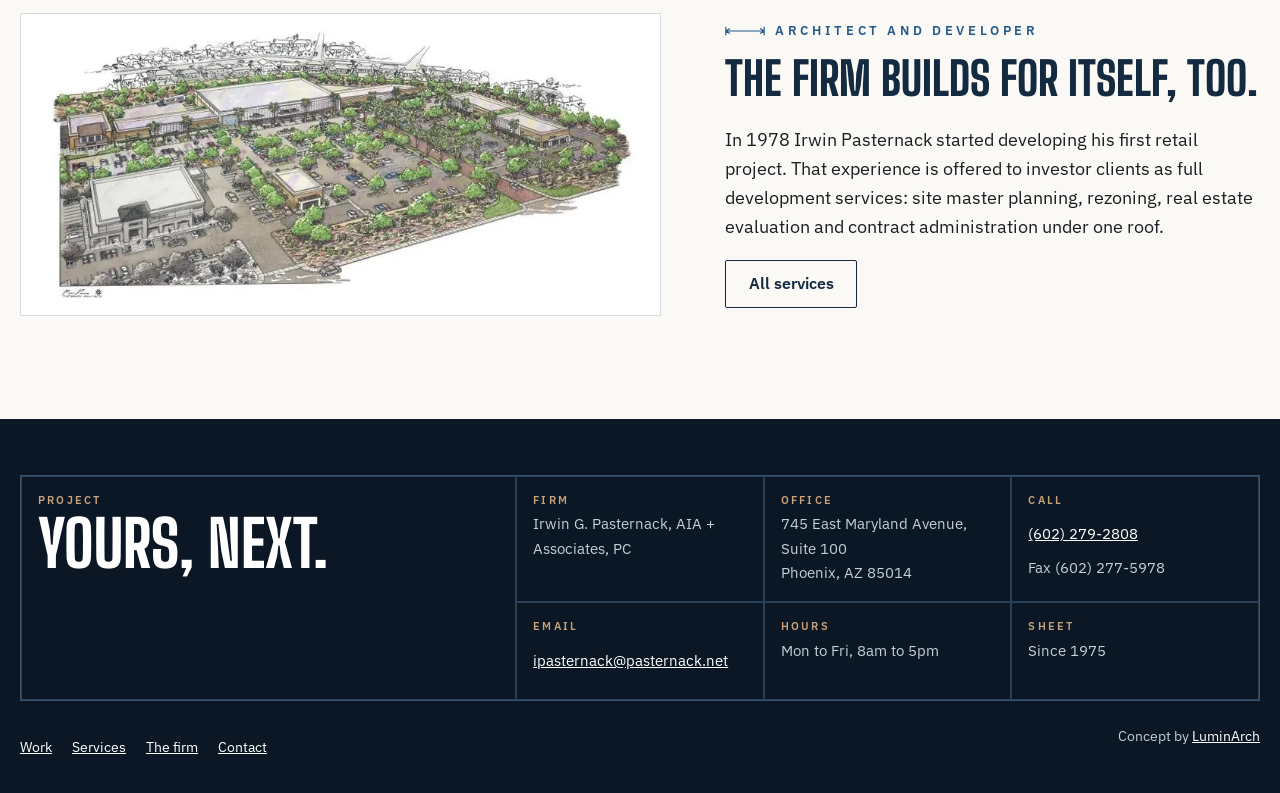
==== commit 3b231b8d: "QA fixes: 13px kickers, scroll reveal sweep, logo link names, 320px masthead, contrast, rendering as" ====
--- a/index.html
+++ b/index.html
@@ -10,7 +10,7 @@
 <script>document.documentElement.classList.replace('no-js','js-ready')</script><script type="application/ld+json">{"@context": "https://schema.org", "@type": "ProfessionalService", "additionalType": "https://en.wikipedia.org/wiki/Architecture_firm", "name": "Irwin G. Pasternack, AIA + Associates, PC", "url": "https://pasternack-architects-demo.vercel.app/", "telephone": "+1-602-279-2808", "faxNumber": "+1-602-277-5978", "email": "ipasternack@pasternack.net", "foundingDate": "1975", "founder": {"@type": "Person", "name": "Irwin G. Pasternack", "jobTitle": "President, Architect"}, "address": {"@type": "PostalAddress", "streetAddress": "745 East Maryland Avenue, Suite 100", "addressLocality": "Phoenix", "addressRegion": "AZ", "postalCode": "85014", "addressCountry": "US"}, "openingHours": "Mo-Fr 08:00-17:00", "areaServed": ["Arizona", "California", "Colorado", "Iowa", "Montana", "Nevada", "New Mexico", "Oklahoma", "Texas", "Wyoming"], "image": "https://pasternack-architects-demo.vercel.app/img/bull-sculpture.webp"}</script><script type="application/ld+json">{"@context": "https://schema.org", "@type": "BreadcrumbList", "itemListElement": [{"@type": "ListItem", "position": 1, "name": "Home", "item": "https://pasternack-architects-demo.vercel.app/"}]}</script></head><body class="pg-index">
 <a class="skip" href="#main">Skip to content</a>
 <div class="demo-bar">Concept by <a href="https://luminarch.pro">LuminArch</a>. Not the official Pasternack site. Every fact and photo comes from pasternackarchitects.com and is used for this pitch only.</div>
-<header class="top"><div class="wrap nav"><a class="mark" href="index.html" aria-label="Irwin G. Pasternack, AIA + Associates home"><span class="igp" aria-hidden="true">IGP</span><span class="mk-t"><b>Pasternack</b><small>AIA + Associates &middot; Phoenix</small></span></a>
+<header class="top"><div class="wrap nav"><a class="mark" href="index.html"><span class="igp" aria-hidden="true">IGP</span><span class="mk-t"><b>Pasternack</b><small>AIA + Associates &middot; Phoenix</small></span></a>
 <button class="menu-btn" aria-expanded="false" aria-controls="menu">Menu</button><ul id="menu"><li><a href="work.html">Work</a></li><li><a href="services.html">Services</a></li><li><a href="firm.html">The firm</a></li><li><a href="contact.html">Contact</a></li></ul><a class="btn" href="contact.html">Discuss a project</a></div></header><main id="main">
 <section class="hero"><div class="wrap hero-grid">
  <div class="hero-copy rv"><p class="kicker"><svg class="dim" viewBox="0 0 48 12" aria-hidden="true"><path d="M1 1v10M47 1v10M1 6h46M1 6l5-3M1 6l5 3M47 6l-5-3M47 6l-5 3"/></svg> Phoenix, Arizona &middot; Since 1975</p>
--- a/css/components.css
+++ b/css/components.css
@@ -13,7 +13,7 @@
 .skip{position:absolute;left:-999px;top:0;background:var(--ink);color:#fff;padding:.7rem 1rem;z-index:99}.skip:focus{left:1rem}
 .demo-bar{background:var(--bar-bg,#111);color:var(--bar-fg,#eee);font:500 13px/1.45 var(--body);padding:.55rem 1.25rem;text-align:center}
 .demo-bar a{color:inherit;font-weight:700}
-.kicker{font:600 12px/1.4 var(--body);letter-spacing:.28em;text-transform:uppercase;color:var(--kick,var(--accent));margin:0 0 1rem;display:flex;align-items:center;gap:.6rem;flex-wrap:wrap}
+.kicker{font:600 13px/1.4 var(--body);letter-spacing:.28em;text-transform:uppercase;color:var(--kick,var(--accent));margin:0 0 1rem;display:flex;align-items:center;gap:.6rem;flex-wrap:wrap}
 .top{position:sticky;top:0;z-index:40;background:var(--nav-bg);backdrop-filter:saturate(1.2) blur(10px);-webkit-backdrop-filter:saturate(1.2) blur(10px);border-bottom:1px solid var(--line)}
 .nav{display:flex;align-items:center;gap:1.25rem;min-height:72px}
 .nav .mark{margin-right:auto;display:flex;align-items:center;gap:.7rem;text-decoration:none;color:var(--nav-fg);min-height:44px}
--- a/css/pages.css
+++ b/css/pages.css
@@ -48,7 +48,7 @@
 .other ul{list-style:none;padding:0;margin:0;display:grid;gap:.75rem}.other li{display:flex;gap:.8rem;align-items:baseline}.other .dim{color:var(--terra)}
 .developing{background:var(--blueprint);color:#d9e2ec;--head:#fff}
 .dev-grid{display:grid;grid-template-columns:1fr 1fr;gap:1.25rem;margin:1.5rem 0}
-.dev-grid figure{margin:0}.dev-grid img{background:#fff;padding:.75rem}.dev-grid figcaption{font-size:15px;padding-top:.5rem}.dev-grid b{display:block;color:#fff}
+.dev-grid figure{margin:0}.dev-grid img{background:#fff;border:.75rem solid #fff;box-sizing:content-box;max-width:calc(100% - 1.5rem)}.dev-grid figcaption{font-size:15px;padding-top:.5rem}.dev-grid b{display:block;color:#fff}
 .dev-list{list-style:none;padding:0;margin:0;display:grid;grid-template-columns:1fr 1fr;gap:1rem}.dev-list li{border:1px solid rgba(255,255,255,.25);padding:1rem}.dev-list b{display:block;font:800 1.3rem var(--display);text-transform:uppercase;color:var(--sand)}
 @media (max-width:700px){.dev-grid,.dev-list{grid-template-columns:1fr}}
 .sv-grid{display:grid;grid-template-columns:1fr 1fr;gap:3rem}
